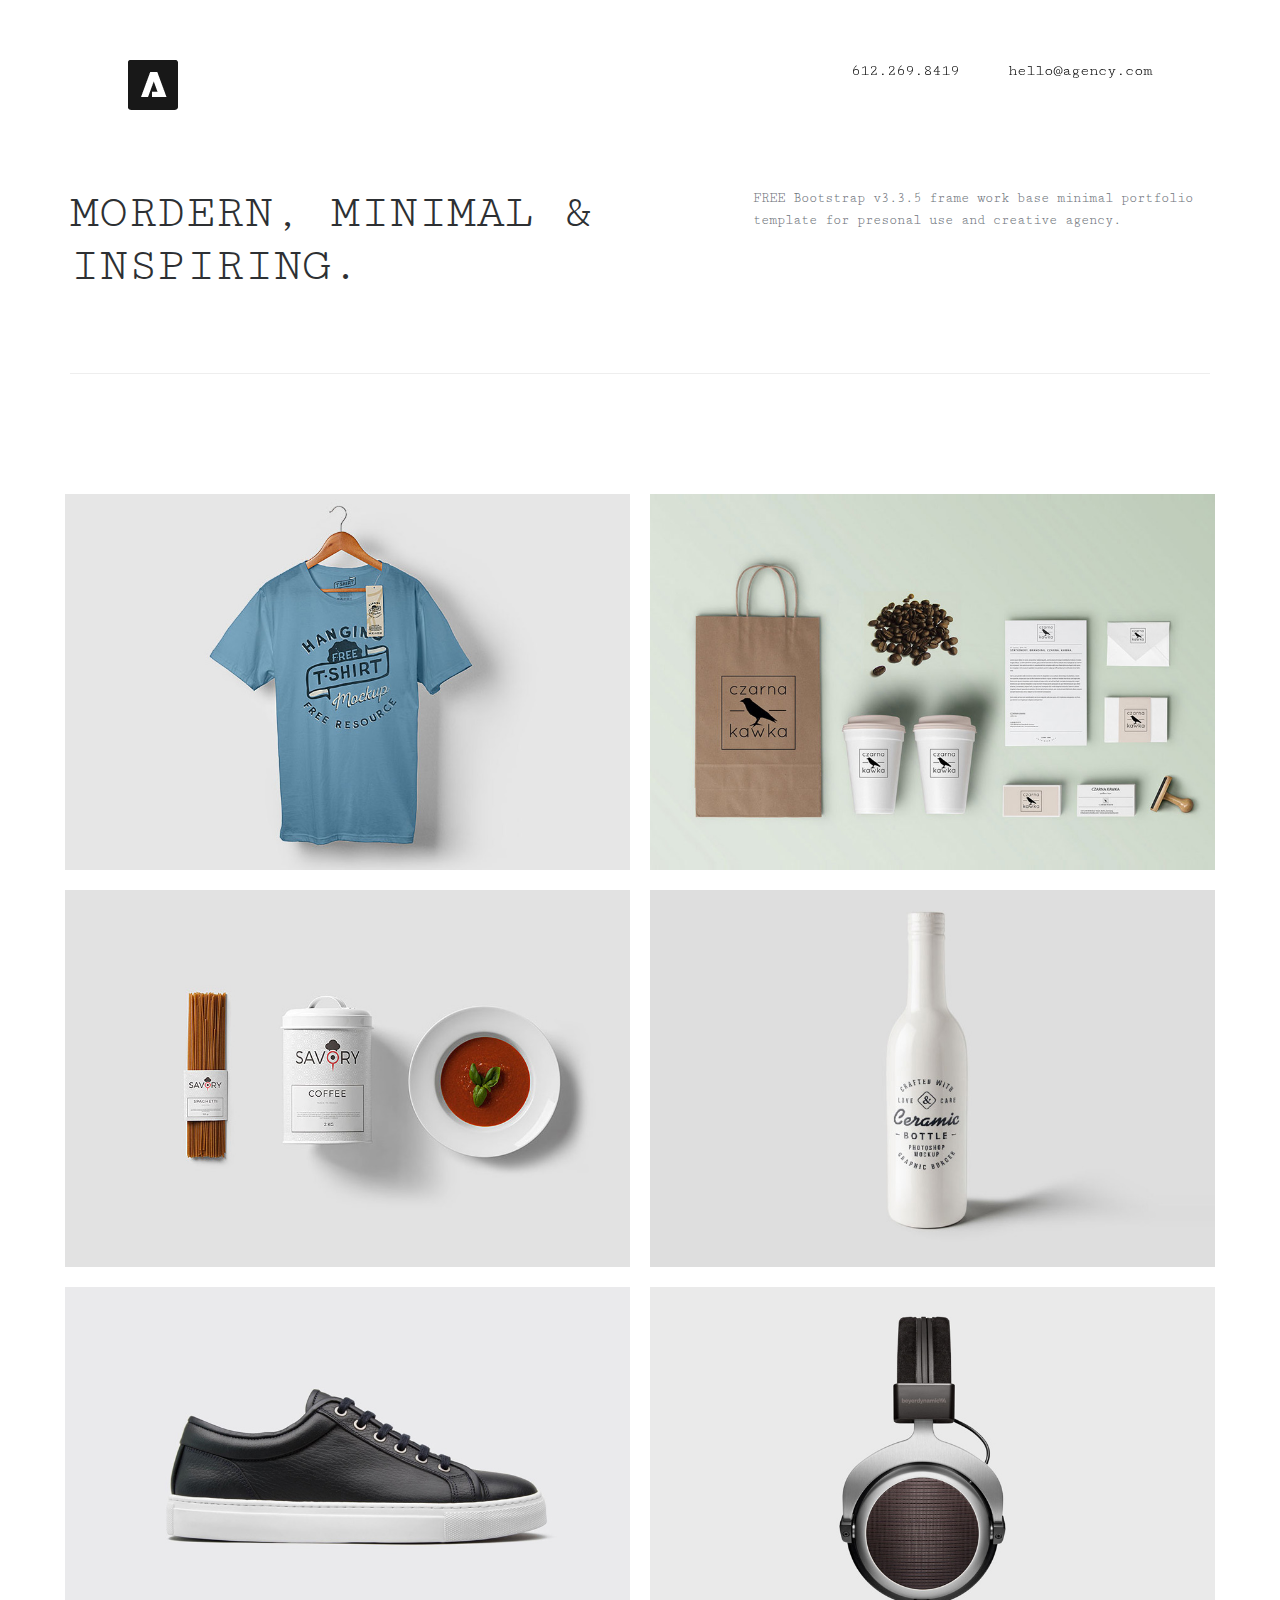
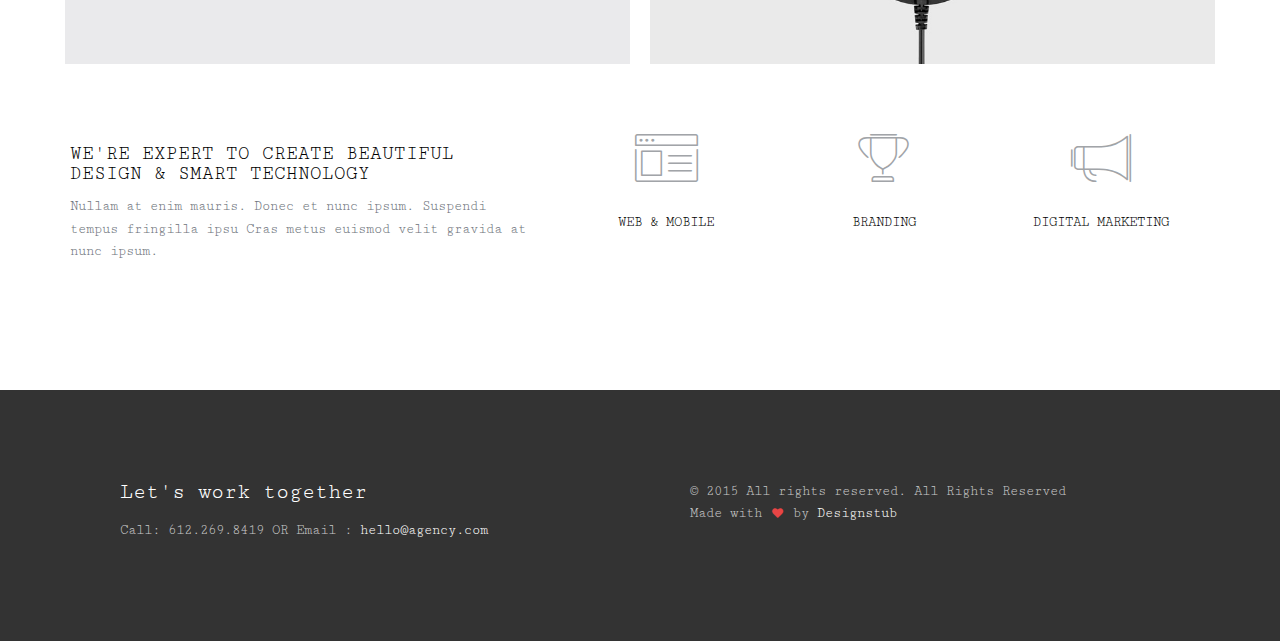
==== index.html @ af10a573 "First commit" ====
<!doctype html>
<!--[if lt IE 7]>      <html class="no-js lt-ie9 lt-ie8 lt-ie7" lang=""> <![endif]-->
<!--[if IE 7]>         <html class="no-js lt-ie9 lt-ie8" lang=""> <![endif]-->
<!--[if IE 8]>         <html class="no-js lt-ie9" lang=""> <![endif]-->
<!--[if gt IE 8]><!-->
<html class="no-js" lang="">
<!--<![endif]-->
<head>
<meta charset="utf-8">
<meta name="description" content="">
<meta name="viewport" content="width=device-width, initial-scale=1">
<title>Adriya - Minimal, Creative, One Page Bootstrap Template</title>
<link rel="stylesheet" href="css/bootstrap.min.css">
<link rel="stylesheet" href="css/flexslider.css">
<link rel="stylesheet" href="css/jquery.fancybox.css">
<link rel="stylesheet" href="css/main.css">
<link rel="stylesheet" href="css/responsive.css">
<link rel="stylesheet" href="css/animate.min.css">
<link rel="stylesheet" href="css/font-icon.css">
<link rel="stylesheet" href="https://maxcdn.bootstrapcdn.com/font-awesome/4.4.0/css/font-awesome.min.css">
</head>
<body>
<!-- header top section -->
<section class="banner" role="banner">
  <header id="header">
    <div class="header-content clearfix"> <a class="logo" href="index.html"><img src="images/logo.png" alt=""></a>
      <nav class="navigation" role="navigation">
        <ul class="primary-nav">
          <li>612.269.8419</li>
          <li><a href="mainlto:hello@phdl.co">hello@agency.com</a></li>
        </ul>
      </nav>
      <a href="#" class="nav-toggle">Menu<span></span></a> </div>
  </header>
</section>
<!-- header top section --> 
<!-- header content section -->
<section id="hero" class="section ">
  <div class="container">
    <div class="row">
      <div class="col-md-7 col-sm-6 hero">
        <div class="hero-content">
          <h1>Mordern, Minimal & Inspiring.</h1>
        </div>
        <!-- hero --> 
      </div>
      <div class="col-md-5 col-sm-6 hero">
        <div class="hero-content">
          <p>FREE Bootstrap v3.3.5 frame work base minimal portfolio template for presonal use and creative agency.</p>
        </div>
        <!-- hero --> 
      </div>
    </div>
  </div>
</section>
<!-- header content section --> 
<!-- portfolio grid section -->
<section id="portfolio">
  <div class="container">
    <div class="row">
      <div class="col-lg-12 text-center">
        <hr class="section">
      </div>
    </div>
    <div class="row">
      <div class="col-sm-6 portfolio-item"> <a href="work-details.html" class="portfolio-link">
        <div class="caption">
          <div class="caption-content">
            <h3>The Shape of Design</h3>
            <h4>Branding/Graphic</h4>
          </div>
        </div>
        <img src="images/portfolio/work-1.jpg" class="img-responsive" alt=""> </a> </div>
      <div class="col-sm-6 portfolio-item"> <a href="work-details.html" class="portfolio-link">
        <div class="caption">
          <div class="caption-content">
            <h3>czarna kawka</h3>
            <h4>Branding</h4>
          </div>
        </div>
        <img src="images/portfolio/work-2.jpg" class="img-responsive" alt=""> </a> </div>
      <div class="col-sm-6 portfolio-item"> <a href="work-details.html" class="portfolio-link">
        <div class="caption">
          <div class="caption-content">
            <h3>czarna kawka</h3>
            <h4>Branding</h4>
          </div>
        </div>
        <img src="images/portfolio/work-3.jpg" class="img-responsive" alt=""> </a> </div>
      <div class="col-sm-6 portfolio-item"> <a href="work-details.html" class="portfolio-link">
        <div class="caption">
          <div class="caption-content">
            <h3>czarna kawka</h3>
            <h4>Branding</h4>
          </div>
        </div>
        <img src="images/portfolio/work-4.jpg" class="img-responsive" alt=""> </a> </div>
      <div class="col-sm-6 portfolio-item"> <a href="work-details.html" class="portfolio-link">
        <div class="caption">
          <div class="caption-content">
            <h3>czarna kawka</h3>
            <h4>Branding</h4>
          </div>
        </div>
        <img src="images/portfolio/work-5.jpg" class="img-responsive" alt=""> </a> </div>
      <div class="col-sm-6 portfolio-item"> <a href="work-details.html" class="portfolio-link">
        <div class="caption">
          <div class="caption-content">
            <h3>czarna kawka</h3>
            <h4>Branding</h4>
          </div>
        </div>
        <img src="images/portfolio/work-6.jpg" class="img-responsive" alt=""> </a> </div>
    </div>
  </div>
</section>
<!-- portfolio grid section --> 
<!-- service section -->
<section id="service" class="service section">
  <div class="container">
    <div class="row">
      <div class="col-md-5 col-sm-6">
        <h4>We're expert to create beautiful design & smart technology</h4>
        <p>Nullam at enim mauris. Donec et nunc ipsum. Suspendi tempus fringilla ipsu Cras metus euismod velit gravida at nunc ipsum.</p>
      </div>
      <div class="col-md-7 col-sm-6">
        <div class="col-md-4 col-sm-6 service text-center"> <span class="icon icon-browser"></span>
          <div class="service-content">
            <h5>Web & Mobile</h5>
          </div>
        </div>
        <div class="col-md-4 col-sm-6 service text-center"> <span class="icon icon-trophy"></span>
          <div class="service-content">
            <h5>Branding</h5>
          </div>
        </div>
        <div class="col-md-4 col-sm-6 service text-center"> <span class="icon icon-megaphone"></span>
          <div class="service-content">
            <h5>Digital Marketing</h5>
          </div>
        </div>
      </div>
    </div>
  </div>
</section>
<!-- service section --> 
<!-- footer section -->
<footer class="footer">
  <div class="container">
    <div class="col-md-6 left">
      <h4>Let's work together</h4>
      <p> Call: 612.269.8419 OR Email : <a href="mailto:hello@agency.com"> hello@agency.com </a></p>
    </div>
    <div class="col-md-6 right">
      <p>© 2015 All rights reserved. All Rights Reserved<br>
        Made with <i class="fa fa-heart pulse"></i> by <a href="http://www.designstub.com/">Designstub</a></p>
    </div>
  </div>
</footer>
<!-- footer section --> 

<!-- JS FILES --> 
<script src="https://ajax.googleapis.com/ajax/libs/jquery/1.11.3/jquery.min.js"></script> 
<script src="js/bootstrap.min.js"></script> 
<script src="js/jquery.fancybox.pack.js"></script> 
<script src="js/retina.min.js"></script> 
<script src="js/modernizr.js"></script> 
<script src="js/main.js"></script>
</body>
</html>
---- css/main.css ----
/* ------------------------------------------------------------------------------
	Template Name: Flosix
	Author: Designstub
	Author URI: http://www.designstub.com
	License: GNU General Public License version 3.0
	License URI: http://www.gnu.org/licenses/gpl-3.0.html
	Version: 1.0

/* ------------------------------------------------------------------------------
	Typography
-------------------------------------------------------------------------------*/

@import url(http://fonts.googleapis.com/css?family=Cutive%20Mono:400);
p {
	font-size: 14px;
	line-height: 22.4px;
	color: #6c7279;
}
h1 {
	font-size: 65px;
	color: #2d3033;
}
h2 {
	font-size: 40px;
	color: #2d3033;
}
h3 {
	font-size: 28px;
	color: #2d3033;
	font-weight: 300;
}
h4 {
	font-size: 22px;
	color: #2d3033;
	font-weight: 400;
}
h5 {
	font-size: 14px;
	color: #2d3033;
	font-weight: 700;
}
.btn {
	background-color: #333;
	margin: 40px;
	color: #fff;
	font-size: 15px;
	font-weight: 600;
	letter-spacing: 1px;
	border-radius: 0px;
	padding: 3%;
	display: inline-block;
	text-transform: uppercase;
}
.btn:hover, .btn:focus {
	background-color: #000;
	color: #fff;
}
.btn-large {
	padding: 15px 40px;
}
/* ------------------------------------------------------------------------------
	Global Styles
-------------------------------------------------------------------------------*/
a {
	color: #e84545;
}
a:hover, a:focus {
	text-decoration: none;
	-moz-transition: background-color, color, 0.3s;
	-o-transition: background-color, color, 0.3s;
	-webkit-transition: background-color, color, 0.3s;
	transition: background-color, color, 0.3s;
}
body {
	font-family: "Cutive Mono";
	font-weight: 400;
	color: #fff;
}
ul, ol {
	margin: 0;
	padding: 0;
}
ul li {
	list-style: none;
}
.section {
	padding: 50px 0;
}
.no-padding {
	padding: 0;
}
.no-gutter [class*=col-] {
	padding-right: 0;
	padding-left: 0;
}
.extra-padding {
	margin: 60px 0 0 100px;
}
/* ------------------------------------------------------------------------------
	 Header
-------------------------------------------------------------------------------*/
#header {
	position: fixed;
	width: 100%;
	z-index: 999;
}
#header .header-content {
	margin: 0 auto;
	padding: 60px 10%;
	width: 100%;
	-moz-transition: padding 0.3s;
	-o-transition: padding 0.3s;
	-webkit-transition: padding 0.3s;
	transition: padding 0.3s;
}
#header .logo {
	float: left;
}
#header.fixed {
	background-color: rgba(255, 255, 255, 1);
}
#header.fixed .header-content {
	border-bottom: 0;
	padding: 25px 10%;
}
#header.fixed .nav-toggle {
	top: 18px;
}
.navigation.open {
	opacity: 0.9;
	visibility: visible;
	-moz-transition: opacity 0.5s;
	-o-transition: opacity 0.5s;
	-webkit-transition: opacity 0.5s;
	transition: opacity 0.5s;
}
.navigation {
	float: right;
}
.navigation li {
	display: inline-block;
}
.navigation, .navigation a {
	color: rgba(0, 0, 0, 1);
	font-size: 16px;
	margin-left: 40px;
	letter-spacing: -1px;
}
.navigation a:hover, .navigation a.active {
	color: #000;
}
.nav-toggle {
	display: none;
	height: 44px;
	overflow: hidden;
	position: fixed;
	right: 5%;
	text-indent: 100%;
	top: 32px;
	white-space: nowrap;
	width: 44px;
	z-index: 99999;
	-moz-transition: all 0.3s;
	-o-transition: all 0.3s;
	-webkit-transition: all 0.3s;
	transition: all 0.3s;
}
.nav-toggle:before, .nav-toggle:after {
	border-radius: 50%;
	content: "";
	height: 100%;
	left: 0;
	position: absolute;
	top: 0;
	width: 100%;
	-moz-transform: translateZ(0);
	-ms-transform: translateZ(0);
	-webkit-transform: translateZ(0);
	transform: translateZ(0);
	-moz-backface-visibility: hidden;
	-webkit-backface-visibility: hidden;
	backface-visibility: hidden;
	-moz-transition-property: -moz-transform;
	-o-transition-property: -o-transform;
	-webkit-transition-property: -webkit-transform;
	transition-property: transform;
}
.nav-toggle:before {
	background-color: #333;
	-moz-transform: scale(1);
	-ms-transform: scale(1);
	-webkit-transform: scale(1);
	transform: scale(1);
	-moz-transition-duration: 0.3s;
	-o-transition-duration: 0.3s;
	-webkit-transition-duration: 0.3s;
	transition-duration: 0.3s;
}
.nav-toggle:after {
	background-color: #000;
	-moz-transform: scale(0);
	-ms-transform: scale(0);
	-webkit-transform: scale(0);
	transform: scale(0);
	-moz-transition-duration: 0s;
	-o-transition-duration: 0s;
	-webkit-transition-duration: 0s;
	transition-duration: 0s;
}
.nav-toggle span {
	background-color: #fff;
	bottom: auto;
	display: inline-block;
	height: 3px;
	left: 50%;
	position: absolute;
	right: auto;
	top: 50%;
	width: 18px;
	z-index: 10;
	-moz-transform: translateX(-50%) translateY(-50%);
	-ms-transform: translateX(-50%) translateY(-50%);
	-webkit-transform: translateX(-50%) translateY(-50%);
	transform: translateX(-50%) translateY(-50%);
}
.nav-toggle span:before, .nav-toggle span:after {
	background-color: #fff;
	content: "";
	height: 100%;
	position: absolute;
	right: 0;
	top: 0;
	width: 100%;
	-moz-transform: translateZ(0);
	-ms-transform: translateZ(0);
	-webkit-transform: translateZ(0);
	transform: translateZ(0);
	-moz-backface-visibility: hidden;
	-webkit-backface-visibility: hidden;
	backface-visibility: hidden;
	-moz-transition: -moz-transform 0.3s;
	-o-transition: -o-transform 0.3s;
	-webkit-transition: -webkit-transform 0.3s;
	transition: transform 0.3s;
}
.nav-toggle span:before {
	-moz-transform: translateY(-6px) rotate(0deg);
	-ms-transform: translateY(-6px) rotate(0deg);
	-webkit-transform: translateY(-6px) rotate(0deg);
	transform: translateY(-6px) rotate(0deg);
}
.nav-toggle span:after {
	-moz-transform: translateY(6px) rotate(0deg);
	-ms-transform: translateY(6px) rotate(0deg);
	-webkit-transform: translateY(6px) rotate(0deg);
	transform: translateY(6px) rotate(0deg);
}
.nav-toggle.close-nav:before {
	-moz-transform: scale(0);
	-ms-transform: scale(0);
	-webkit-transform: scale(0);
	transform: scale(0);
}
.nav-toggle.close-nav:after {
	-moz-transform: scale(1);
	-ms-transform: scale(1);
	-webkit-transform: scale(1);
	transform: scale(1);
}
.nav-toggle.close-nav span {
	background-color: rgba(255, 255, 255, 0);
}
.nav-toggle.close-nav span:before, .nav-toggle.close-nav span:after {
	background-color: #fff;
}
.nav-toggle.close-nav span:before {
	-moz-transform: translateY(0) rotate(45deg);
	-ms-transform: translateY(0) rotate(45deg);
	-webkit-transform: translateY(0) rotate(45deg);
	transform: translateY(0) rotate(45deg);
}
.nav-toggle.close-nav span:after {
	-moz-transform: translateY(0) rotate(-45deg);
	-ms-transform: translateY(0) rotate(-45deg);
	-webkit-transform: translateY(0) rotate(-45deg);
	transform: translateY(0) rotate(-45deg);
}
/* ------------------------------------------------------------------------------
	 Hero content
-------------------------------------------------------------------------------*/
.hero {
	margin-top: 10%;
}
.hero-content {
}
.hero h1 {
	font-size: 48px;
	text-transform: uppercase;
}
.hero h4 {
	font-weight: 400;
}
.hero p {
	padding-top: 20px;
}
/* ------------------------------------------------------------------------------
	 Portfolio
-------------------------------------------------------------------------------*/
#portfolio .portfolio-item {
	right: 0;
	margin: 0 0 20px;
	padding: 0 10px;
}
#portfolio .portfolio-item .portfolio-link {
	display: block;
	position: relative;
	margin: 0 auto;
}
#portfolio .portfolio-item .portfolio-link .caption {
	position: absolute;
	width: 100%;
	height: 100%;
	opacity: 0;
	background: rgba(58,54,54,.9);
	-webkit-transition: all ease .5s;
	-moz-transition: all ease .5s;
	transition: all ease .5s;
}
#portfolio .portfolio-item .portfolio-link .caption:hover {
	opacity: 1;
}
#portfolio .portfolio-item .portfolio-link .caption .caption-content {
	position: absolute;
	top: 50%;
	width: 100%;
	height: 20px;
	margin-top: -12px;
	text-align: center;
	font-size: 20px;
	color: #fff;
}
#portfolio .portfolio-item .portfolio-link .caption .caption-content i {
	margin-top: -12px;
}
#portfolio .portfolio-item .portfolio-link .caption .caption-content h3 {
	margin: 0;
	color: #e9eaed;
	font-size: 17px;
	letter-spacing: 4px;
	text-transform: uppercase;
}
#portfolio .portfolio-item .portfolio-link .caption .caption-content h4 {
	margin: 10px 0;
	color: #e9eaed;
	font-size: 12px;
	letter-spacing: 2px;
	text-transform: uppercase;
}
#portfolio * {
	z-index: 2;
}
/* ------------------------------------------------------------------------------
	 Service
-------------------------------------------------------------------------------*/
.service {
	margin-bottom: 50px;
}
.service h4 {
	font-size: 19px;
	color: #000;
	font-weight: 400;
	text-transform: uppercase;
}
.service-content {
	margin-top: 30px;
}
.service .icon {
	color: #a1a4a8;
	font-size: 48px;
}
.service-content h5 {
	text-transform: uppercase;
	font-weight: 400;
	color: #000;
}
/* ------------------------------------------------------------------------------
	 Footer
-------------------------------------------------------------------------------*/
.footer {
	text-align: left;
	background-color: #333;
	padding: 7%;
}
.footer h4 {
	color: #fff;
	margin: 0 0 15px 0;
	padding: 0px;
}
.footer p {
	color: #c8c8c8;
}
.footer a {
	color: #fff;
}
.footer a:hover {
	text-decoration: underline;
}
.footer .fa-heart {
	color: #e84545;
	font-size: 11px;
	margin: 0 2px;
}
/* ------------------------------------------------------------------------------
	 Work Details
-------------------------------------------------------------------------------*/
.work-detail img {
	width: 100%;
	text-align: center;
	margin: 5% 0 5% 0;
}

.work-detail a
{
	color:#000;
}
---- css/responsive.css ----
@media screen and (max-width: 1024px) {
#header .header-content {
	width: 90%;
}
#header .header-content {
	padding: 30px 0%;
}
#header.fixed .header-content {
    border-bottom: 0 none;
    padding: 25px 0;
}
.nav-toggle {
	display: block;
}
.navigation {
	position: fixed;
	background-color: #fff;
	width: 100%;
	height: 100%;
	top: 0;
	left: 0;
	z-index: 99999;
	visibility: hidden;
	opacity: 0;
	-webkit-transition: opacity 0.5s, visibility 0s 0.5s;
	transition: opacity 0.5s, visibility 0s 0.5s;
}
.navigation .primary-nav {
	position: relative;
	top: 45%;
	-moz-transform: translateY(-45%);
	-ms-transform: translateY(-45%);
	-webkit-transform: translateY(-45%);
	transform: translateY(-45%);
}
.navigation li {
	display: block;
	font-size: 25px;
		text-align: center;
	margin-bottom: 20px;
}
.navigation a {
	display: block;
	font-size: 25px;
	margin: 0;
	margin-left: 0px;
	text-align: center;
}
.flex-control-nav {
	bottom: 20px;
}
}
@media screen and (max-width: 768px) {
#header .header-content {
	padding: 30px 0%;
}
.navigation, .navigation a {
	margin-left: 0px;
}
.flexslider {
	padding-bottom: 80px;
}
.flex-control-nav {
	width: 100%;
}
.footer .footer-col {
	margin-bottom: 50px;
}
.hero {
	margin-top: 0px;
}
.hero-content h1 {
	margin-top: 25%;
	font-size: 24px;
}
.hero-content p {
	margin-top: 0px;

}
.hero-content h4 {
	margin-top: 25%;

}
.service {
    margin: 50px 0 50px 0;
}
.btn
{
margin-top:40%;	
}
}
@media screen and (max-width: 640px) {
#header .header-content {
	padding: 30px 0%;
}
.navigation, .navigation a {
	margin-left: 0px;
}
.hero {
	margin-top: 0px;
}
.hero-content h1 {
	margin-top: 25%;
	font-size: 24px;
}
.hero-content h4 {
	margin-top: 25%;

}
.service {
    margin: 50px 0 50px 0;
}
.btn
{
margin-top:10%;	
}
}
@media screen and (max-width: 480px) {
#header .header-content {
	padding: 30px 0%;
}
.navigation, .navigation a {
	margin-left: 0px;
}
.hero {
	margin-top: 0px;
}
.hero-content h1 {
	margin-top: 25%;
	font-size: 24px;
}
.hero-content h4 {
	margin-top: 25%;

}
.hero-content p {
    margin-top: 0px;
}

.extra-padding {
    margin: 50px 0px;
}
.service {
    margin: 50px 0 50px 0;
}
}
@media screen and (max-width: 320px) {
#header .header-content {
	padding: 30px 2%;
}
.navigation, .navigation a {
	margin-left: 0px;
}
.hero {
	margin-top: 0px;
}
.hero-content h1 {
	margin-top: 25%;
	font-size: 24px;
}
.hero-content h4 {
	margin-top: 25%;

}
.hero-content p {
    margin-top: 0px;
}
.service {
    margin: 50px 0 50px 0;
}
.extra-padding {
    margin: 50px 0px;
}
}
---- css/font-icon.css ----
/* ==========================================================================
	Font Icon (http://www.elegantthemes.com/blog/freebie-of-the-week/free-line-style-icons)
========================================================================== */
@font-face {
  font-family: "elegant-theme-line";
  src: url('../fonts/elegant-theme-line.ttf?1439850014') format('truetype'), url('../fonts/elegant-theme-line.eot?1439850014') format('embedded-opentype'), url('../fonts/elegant-theme-line.svg?1439850014') format('svg'), url('../fonts/elegant-theme-line.woff?1439850014') format('woff'); }
.icon {
  font-family: 'elegant-theme-line';
  speak: none;
  font-style: normal;
  font-weight: normal;
  font-variant: normal;
  text-transform: none;
  line-height: 1;
  /* Better Font Rendering =========== */
  -webkit-font-smoothing: antialiased;
  -moz-osx-font-smoothing: grayscale; }

.icon-mobile:before {
  content: "\e000"; }

.icon-laptop:before {
  content: "\e001"; }

.icon-desktop:before {
  content: "\e002"; }

.icon-tablet:before {
  content: "\e003"; }

.icon-phone:before {
  content: "\e004"; }

.icon-document:before {
  content: "\e005"; }

.icon-documents:before {
  content: "\e006"; }

.icon-search:before {
  content: "\e007"; }

.icon-clipboard:before {
  content: "\e008"; }

.icon-newspaper:before {
  content: "\e009"; }

.icon-notebook:before {
  content: "\e00a"; }

.icon-book-open:before {
  content: "\e00b"; }

.icon-browser:before {
  content: "\e00c"; }

.icon-calendar:before {
  content: "\e00d"; }

.icon-presentation:before {
  content: "\e00e"; }

.icon-picture:before {
  content: "\e00f"; }

.icon-pictures:before {
  content: "\e010"; }

.icon-video:before {
  content: "\e011"; }

.icon-camera:before {
  content: "\e012"; }

.icon-printer:before {
  content: "\e013"; }

.icon-toolbox:before {
  content: "\e014"; }

.icon-briefcase:before {
  content: "\e015"; }

.icon-wallet:before {
  content: "\e016"; }

.icon-gift:before {
  content: "\e017"; }

.icon-bargraph:before {
  content: "\e018"; }

.icon-grid:before {
  content: "\e019"; }

.icon-expand:before {
  content: "\e01a"; }

.icon-focus:before {
  content: "\e01b"; }

.icon-edit:before {
  content: "\e01c"; }

.icon-adjustments:before {
  content: "\e01d"; }

.icon-ribbon:before {
  content: "\e01e"; }

.icon-hourglass:before {
  content: "\e01f"; }

.icon-lock:before {
  content: "\e020"; }

.icon-megaphone:before {
  content: "\e021"; }

.icon-shield:before {
  content: "\e022"; }

.icon-trophy:before {
  content: "\e023"; }

.icon-flag:before {
  content: "\e024"; }

.icon-map:before {
  content: "\e025"; }

.icon-puzzle:before {
  content: "\e026"; }

.icon-basket:before {
  content: "\e027"; }

.icon-envelope:before {
  content: "\e028"; }

.icon-streetsign:before {
  content: "\e029"; }

.icon-telescope:before {
  content: "\e02a"; }

.icon-gears:before {
  content: "\e02b"; }

.icon-key:before {
  content: "\e02c"; }

.icon-paperclip:before {
  content: "\e02d"; }

.icon-attachment:before {
  content: "\e02e"; }

.icon-pricetags:before {
  content: "\e02f"; }

.icon-lightbulb:before {
  content: "\e030"; }

.icon-layers:before {
  content: "\e031"; }

.icon-pencil:before {
  content: "\e032"; }

.icon-tools:before {
  content: "\e033"; }

.icon-tools-2:before {
  content: "\e034"; }

.icon-scissors:before {
  content: "\e035"; }

.icon-paintbrush:before {
  content: "\e036"; }

.icon-magnifying-glass:before {
  content: "\e037"; }

.icon-circle-compass:before {
  content: "\e038"; }

.icon-linegraph:before {
  content: "\e039"; }

.icon-mic:before {
  content: "\e03a"; }

.icon-strategy:before {
  content: "\e03b"; }

.icon-beaker:before {
  content: "\e03c"; }

.icon-caution:before {
  content: "\e03d"; }

.icon-recycle:before {
  content: "\e03e"; }

.icon-anchor:before {
  content: "\e03f"; }

.icon-profile-male:before {
  content: "\e040"; }


.icon-profile-female:before {
  content: "\e041"; }

.icon-bike:before {
  content: "\e042"; }

.icon-wine:before {
  content: "\e043"; }

.icon-hotairballoon:before {
  content: "\e044"; }

.icon-globe:before {
  content: "\e045"; }

.icon-genius:before {
  content: "\e046"; }

.icon-map-pin:before {
  content: "\e047"; }

.icon-dial:before {
  content: "\e048"; }

.icon-chat:before {
  content: "\e049"; }

.icon-heart:before {
  content: "\e04a"; }

.icon-cloud:before {
  content: "\e04b"; }

.icon-upload:before {
  content: "\e04c"; }

.icon-download:before {
  content: "\e04d"; }

.icon-target:before {
  content: "\e04e"; }

.icon-hazardous:before {
  content: "\e04f"; }

.icon-piechart:before {
  content: "\e050"; }

.icon-speedometer:before {
  content: "\e051"; }

.icon-global:before {
  content: "\e052"; }

.icon-compass:before {
  content: "\e053"; }

.icon-lifesaver:before {
  content: "\e054"; }

.icon-clock:before {
  content: "\e055"; }

.icon-aperture:before {
  content: "\e056"; }

.icon-quote:before {
  content: "\e057"; }

.icon-scope:before {
  content: "\e058"; }

.icon-alarmclock:before {
  content: "\e059"; }

.icon-refresh:before {
  content: "\e05a"; }

.icon-happy:before {
  content: "\e05b"; }

.icon-sad:before {
  content: "\e05c"; }

.icon-facebook:before {
  content: "\e05d"; }

.icon-twitter:before {
  content: "\e05e"; }

.icon-googleplus:before {
  content: "\e05f"; }

.icon-rss:before {
  content: "\e060"; }

.icon-tumblr:before {
  content: "\e061"; }

.icon-linkedin:before {
  content: "\e062"; }

.icon-dribbble:before {
  content: "\e063"; }
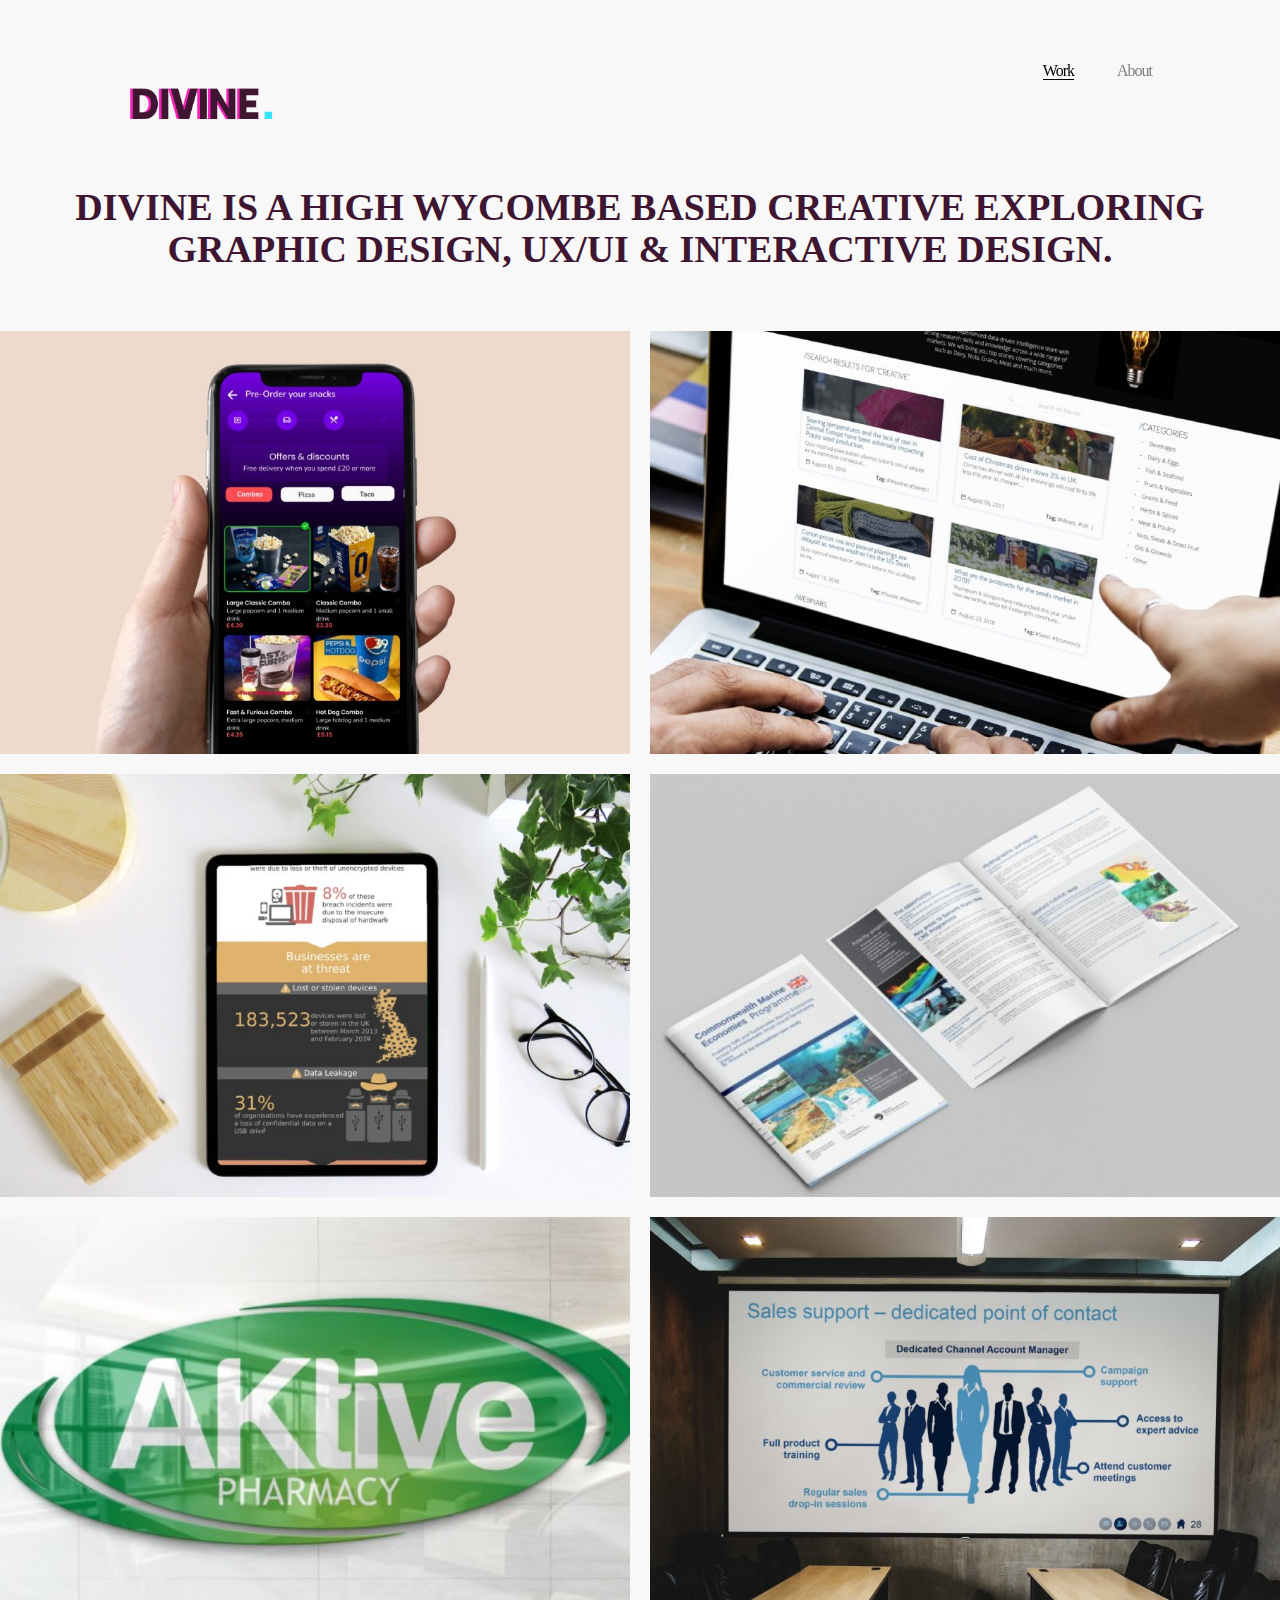
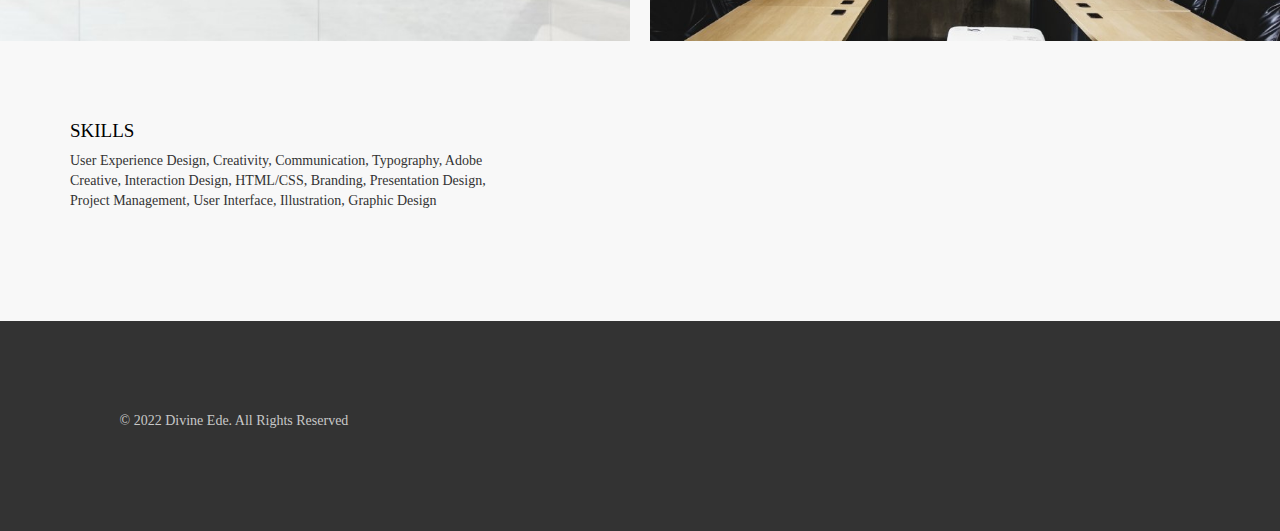
==== commit a9fa0e13: "2 review" ====
--- a/index.html
+++ b/index.html
@@ -9,7 +9,7 @@
 <meta charset="utf-8">
 <meta name="description" content="">
 <meta name="viewport" content="width=device-width, initial-scale=1">
-<title>Adriya - Minimal, Creative, One Page Bootstrap Template</title>
+<title>Divine Ede</title>
 <link rel="stylesheet" href="css/bootstrap.min.css">
 <link rel="stylesheet" href="css/flexslider.css">
 <link rel="stylesheet" href="css/jquery.fancybox.css">
@@ -23,11 +23,11 @@
 <!-- header top section -->
 <section class="banner" role="banner">
   <header id="header">
-    <div class="header-content clearfix"> <a class="logo" href="index.html"><img src="images/logo.png" alt=""></a>
+    <div class="header-content clearfix"> <a class="logo" href="index.html"><img src="images/logo.png" width="150px;" alt=""></a>
       <nav class="navigation" role="navigation">
         <ul class="primary-nav">
-          <li>612.269.8419</li>
-          <li><a href="mainlto:hello@phdl.co">hello@agency.com</a></li>
+          <li><a class="current" href="#">Work</a></li>
+          <li><a href="about.html">About</a></li>
         </ul>
       </nav>
       <a href="#" class="nav-toggle">Menu<span></span></a> </div>
@@ -38,16 +38,13 @@
 <section id="hero" class="section ">
   <div class="container">
     <div class="row">
-      <div class="col-md-7 col-sm-6 hero">
+      <div class="col-md-12 col-sm-12 hero">
         <div class="hero-content">
-          <h1>Mordern, Minimal & Inspiring.</h1>
+          <h1>DIVINE IS A HIGH WYCOMBE BASED CREATIVE EXPLORING GRAPHIC DESIGN, UX/UI & INTERACTIVE DESIGN.</h1>
         </div>
         <!-- hero --> 
       </div>
-      <div class="col-md-5 col-sm-6 hero">
-        <div class="hero-content">
-          <p>FREE Bootstrap v3.3.5 frame work base minimal portfolio template for presonal use and creative agency.</p>
-        </div>
+     
         <!-- hero --> 
       </div>
     </div>
@@ -57,57 +54,54 @@
 <!-- portfolio grid section -->
 <section id="portfolio">
   <div class="container">
-    <div class="row">
-      <div class="col-lg-12 text-center">
-        <hr class="section">
-      </div>
+   
     </div>
     <div class="row">
-      <div class="col-sm-6 portfolio-item"> <a href="work-details.html" class="portfolio-link">
+      <div class="col-sm-6 portfolio-item"> <a href="moviego.html" class="portfolio-link">
         <div class="caption">
           <div class="caption-content">
-            <h3>The Shape of Design</h3>
-            <h4>Branding/Graphic</h4>
+            <h3>Cinema booking app</h3>
+            <h4>MovieGo, 2022</h4>
           </div>
         </div>
         <img src="images/portfolio/work-1.jpg" class="img-responsive" alt=""> </a> </div>
-      <div class="col-sm-6 portfolio-item"> <a href="work-details.html" class="portfolio-link">
+      <div class="col-sm-6 portfolio-item"> <a href="mintecblog.html" class="portfolio-link">
         <div class="caption">
           <div class="caption-content">
-            <h3>czarna kawka</h3>
-            <h4>Branding</h4>
+            <h3>Our Insight blog </h3>
+            <h4>Mintec, 2019</h4>
           </div>
         </div>
         <img src="images/portfolio/work-2.jpg" class="img-responsive" alt=""> </a> </div>
-      <div class="col-sm-6 portfolio-item"> <a href="work-details.html" class="portfolio-link">
+      <div class="col-sm-6 portfolio-item"> <a href="becrypt.html" class="portfolio-link">
         <div class="caption">
           <div class="caption-content">
-            <h3>czarna kawka</h3>
-            <h4>Branding</h4>
+            <h3>Becrypt Cybersecurity</h3>
+            <h4>OneGTM, 2018</h4>
           </div>
         </div>
         <img src="images/portfolio/work-3.jpg" class="img-responsive" alt=""> </a> </div>
-      <div class="col-sm-6 portfolio-item"> <a href="work-details.html" class="portfolio-link">
+      <div class="col-sm-6 portfolio-item"> <a href="cme.html" class="portfolio-link">
         <div class="caption">
           <div class="caption-content">
-            <h3>czarna kawka</h3>
-            <h4>Branding</h4>
+            <h3>Commonwealth Marine Economies</h3>
+            <h4>Mabox, 2018</h4>
           </div>
         </div>
         <img src="images/portfolio/work-4.jpg" class="img-responsive" alt=""> </a> </div>
-      <div class="col-sm-6 portfolio-item"> <a href="work-details.html" class="portfolio-link">
+      <div class="col-sm-6 portfolio-item"> <a href="aktive.html" class="portfolio-link">
         <div class="caption">
           <div class="caption-content">
-            <h3>czarna kawka</h3>
-            <h4>Branding</h4>
+            <h3>Pharmacy Branding & Campaign</h3>
+            <h4>Aktive Pharmacy, 2017 - 2019</h4>
           </div>
         </div>
         <img src="images/portfolio/work-5.jpg" class="img-responsive" alt=""> </a> </div>
-      <div class="col-sm-6 portfolio-item"> <a href="work-details.html" class="portfolio-link">
+      <div class="col-sm-6 portfolio-item"> <a href="metronet.html" class="portfolio-link">
         <div class="caption">
           <div class="caption-content">
-            <h3>czarna kawka</h3>
-            <h4>Branding</h4>
+            <h3>Business partnership deck</h3>
+            <h4>Metronet, 2018</h4>
           </div>
         </div>
         <img src="images/portfolio/work-6.jpg" class="img-responsive" alt=""> </a> </div>
@@ -120,25 +114,10 @@
   <div class="container">
     <div class="row">
       <div class="col-md-5 col-sm-6">
-        <h4>We're expert to create beautiful design & smart technology</h4>
-        <p>Nullam at enim mauris. Donec et nunc ipsum. Suspendi tempus fringilla ipsu Cras metus euismod velit gravida at nunc ipsum.</p>
+        <h4>SKILLS</h4>
+        <p>User Experience Design, Creativity, Communication, Typography, Adobe Creative, Interaction Design, HTML/CSS, Branding, Presentation Design, Project Management, User Interface, Illustration, Graphic Design</p>
       </div>
-      <div class="col-md-7 col-sm-6">
-        <div class="col-md-4 col-sm-6 service text-center"> <span class="icon icon-browser"></span>
-          <div class="service-content">
-            <h5>Web & Mobile</h5>
-          </div>
-        </div>
-        <div class="col-md-4 col-sm-6 service text-center"> <span class="icon icon-trophy"></span>
-          <div class="service-content">
-            <h5>Branding</h5>
-          </div>
-        </div>
-        <div class="col-md-4 col-sm-6 service text-center"> <span class="icon icon-megaphone"></span>
-          <div class="service-content">
-            <h5>Digital Marketing</h5>
-          </div>
-        </div>
+      
       </div>
     </div>
   </div>
@@ -147,13 +126,10 @@
 <!-- footer section -->
 <footer class="footer">
   <div class="container">
-    <div class="col-md-6 left">
-      <h4>Let's work together</h4>
-      <p> Call: 612.269.8419 OR Email : <a href="mailto:hello@agency.com"> hello@agency.com </a></p>
-    </div>
-    <div class="col-md-6 right">
-      <p>© 2015 All rights reserved. All Rights Reserved<br>
-        Made with <i class="fa fa-heart pulse"></i> by <a href="http://www.designstub.com/">Designstub</a></p>
+   
+    <div class="col-md-12 ">
+      <p>© 2022 Divine Ede. All Rights Reserved<br>
+        </p>
     </div>
   </div>
 </footer>
--- a/css/main.css
+++ b/css/main.css
@@ -10,7 +10,7 @@
 	Typography
 -------------------------------------------------------------------------------*/
 
-@import url(http://fonts.googleapis.com/css?family=Cutive%20Mono:400);
+@import url(@import url('https://fonts.googleapis.com/css2?family=Poppins:wght@100;400;500;600&display=swap');m);
 p {
 	font-size: 14px;
 	line-height: 22.4px;
@@ -72,9 +72,9 @@
 	transition: background-color, color, 0.3s;
 }
 body {
-	font-family: "Cutive Mono";
-	font-weight: 400;
-	color: #fff;
+	font-family: "Poppins";
+	font-weight: 100; background-color:#f8f8f8;
+	
 }
 ul, ol {
 	margin: 0;
@@ -112,12 +112,12 @@
 	-o-transition: padding 0.3s;
 	-webkit-transition: padding 0.3s;
 	transition: padding 0.3s;
-}
+} .current{ border-bottom: 1px solid #000; color: #000 !important;}
 #header .logo {
 	float: left;
 }
 #header.fixed {
-	background-color: rgba(255, 255, 255, 1);
+	background-color: #f8f8f8;;
 }
 #header.fixed .header-content {
 	border-bottom: 0;
@@ -141,10 +141,10 @@
 	display: inline-block;
 }
 .navigation, .navigation a {
-	color: rgba(0, 0, 0, 1);
+	color: grey;
 	font-size: 16px;
 	margin-left: 40px;
-	letter-spacing: -1px;
+	letter-spacing: -1px; 
 }
 .navigation a:hover, .navigation a.active {
 	color: #000;
@@ -294,15 +294,15 @@
 .hero-content {
 }
 .hero h1 {
-	font-size: 48px;
-	text-transform: uppercase;
+	font-size: 38px; font-weight: 600; text-align:center;color:#3E1632;
+	
 }
 .hero h4 {
 	font-weight: 400;
 }
 .hero p {
 	padding-top: 20px;
-}
+} .hero-c{margin-top: 10%;}
 /* ------------------------------------------------------------------------------
 	 Portfolio
 -------------------------------------------------------------------------------*/
@@ -409,7 +409,7 @@
 	color: #e84545;
 	font-size: 11px;
 	margin: 0 2px;
-}
+} 
 /* ------------------------------------------------------------------------------
 	 Work Details
 -------------------------------------------------------------------------------*/
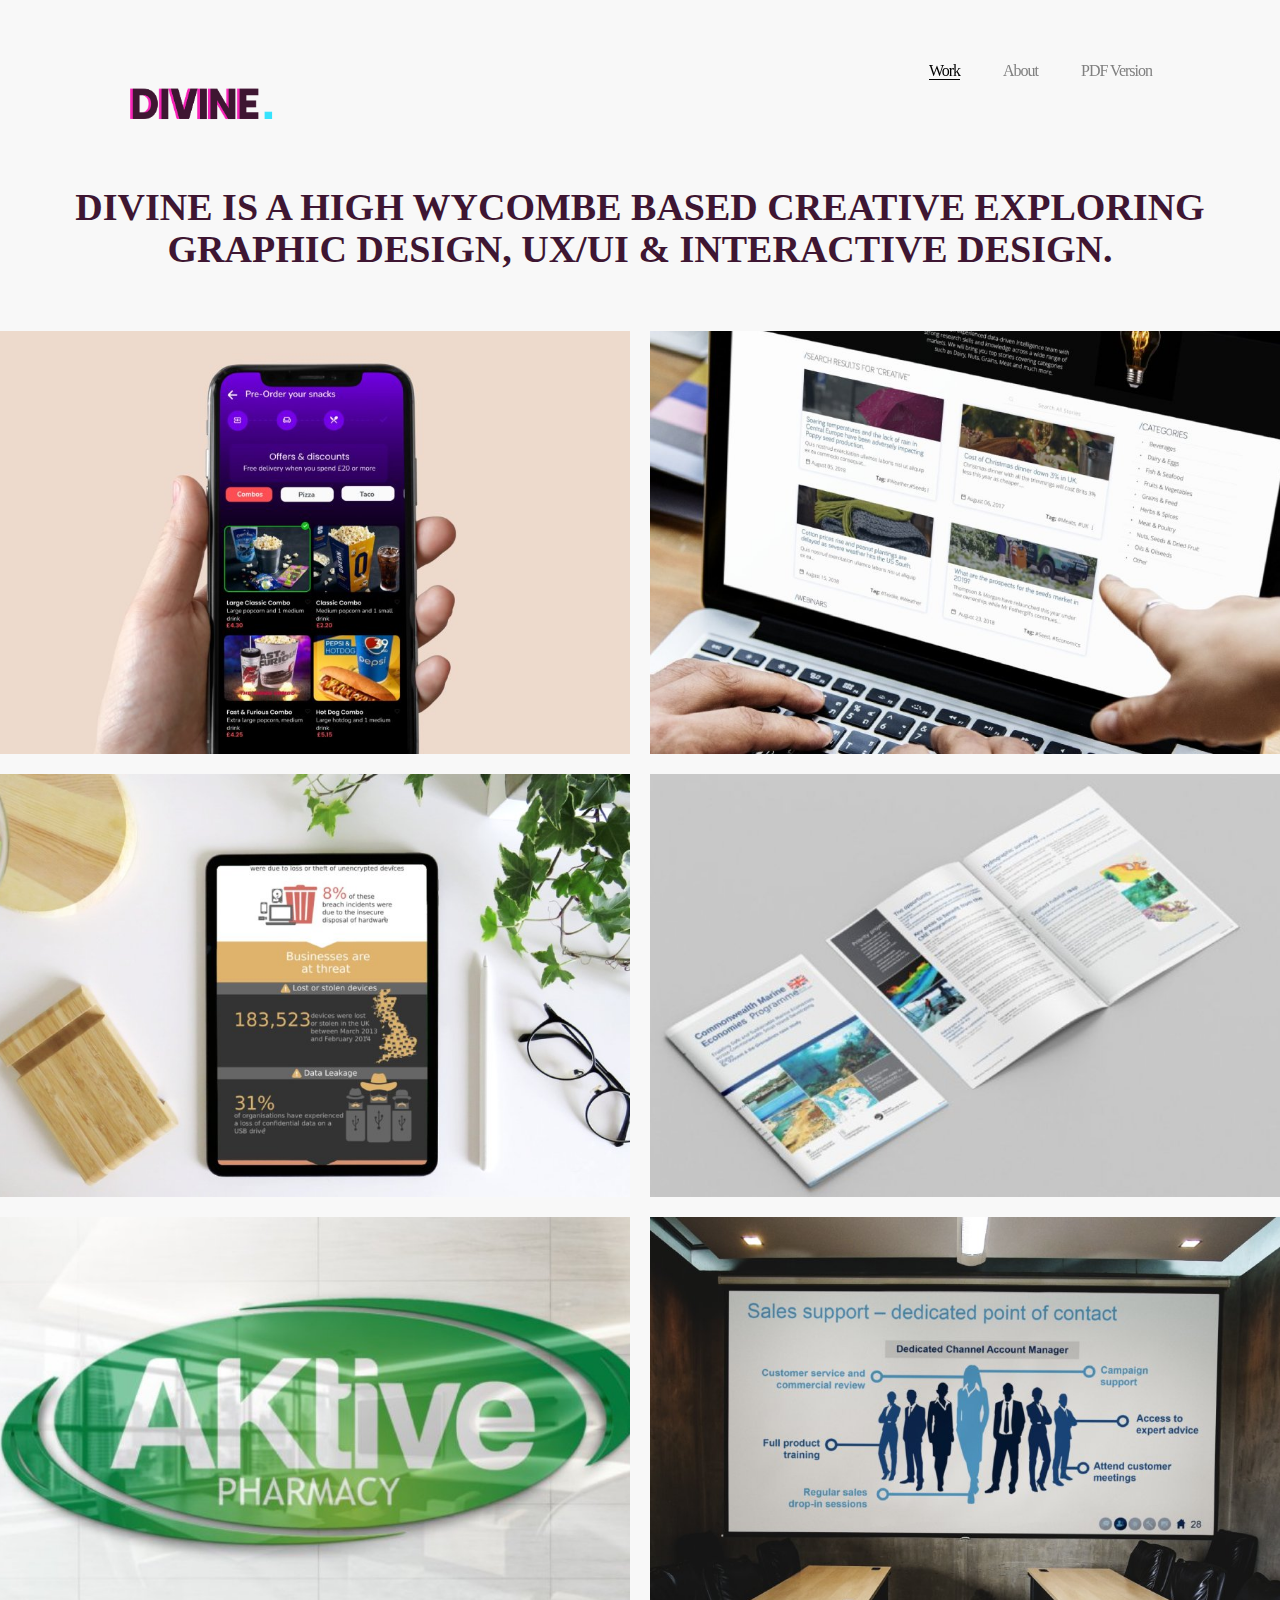
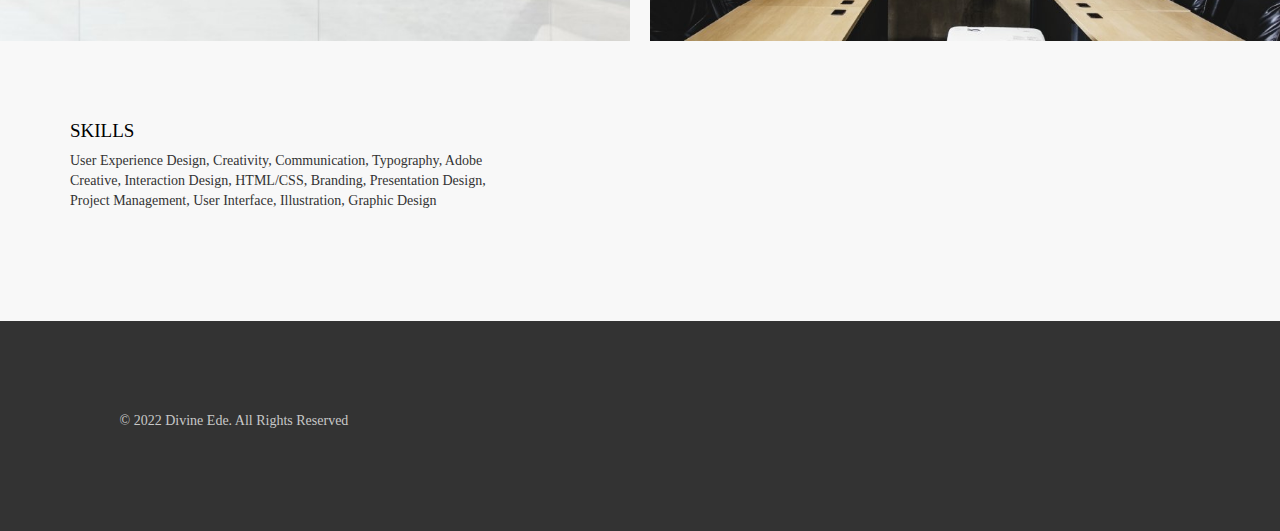
==== commit 3452a0f3: "revision 2" ====
--- a/index.html
+++ b/index.html
@@ -28,6 +28,7 @@
         <ul class="primary-nav">
           <li><a class="current" href="#">Work</a></li>
           <li><a href="about.html">About</a></li>
+           <li><a href="Graphic Design Portfolio.pdf">PDF Version</a></li>
         </ul>
       </nav>
       <a href="#" class="nav-toggle">Menu<span></span></a> </div>
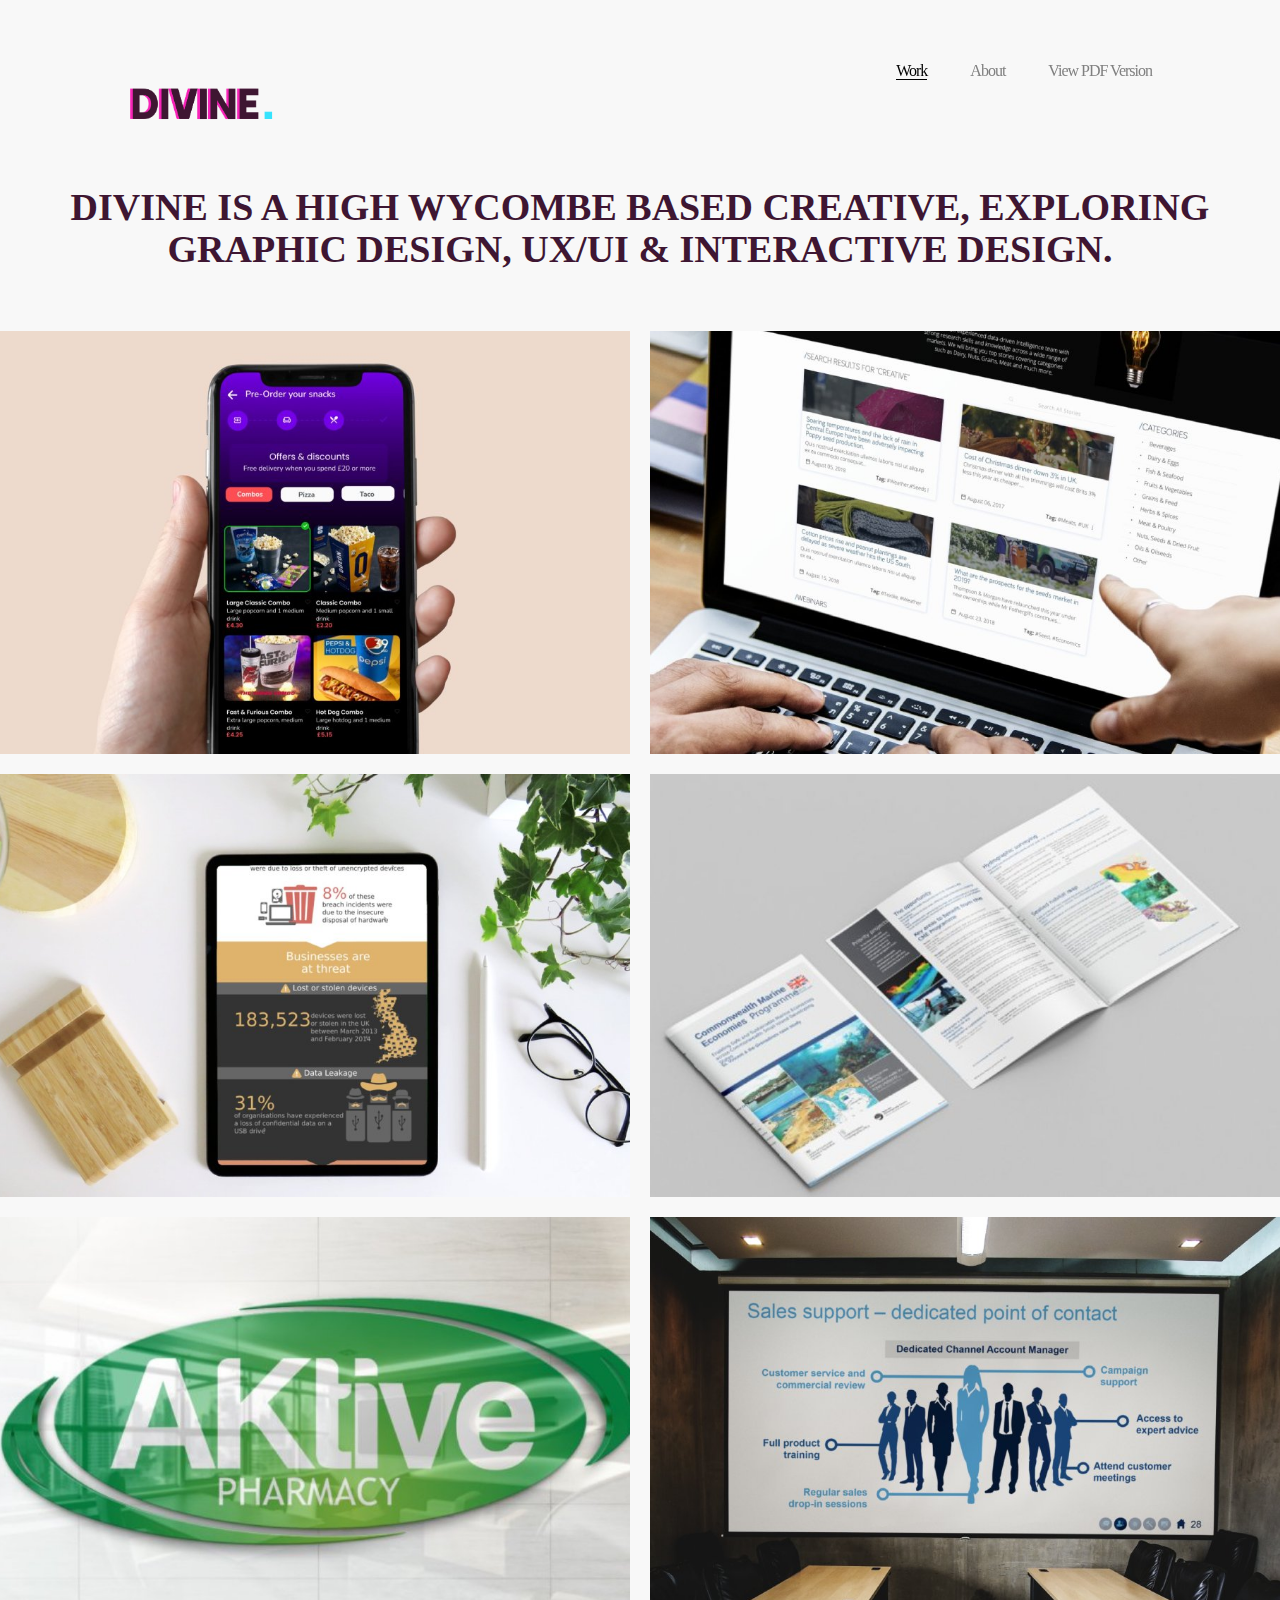
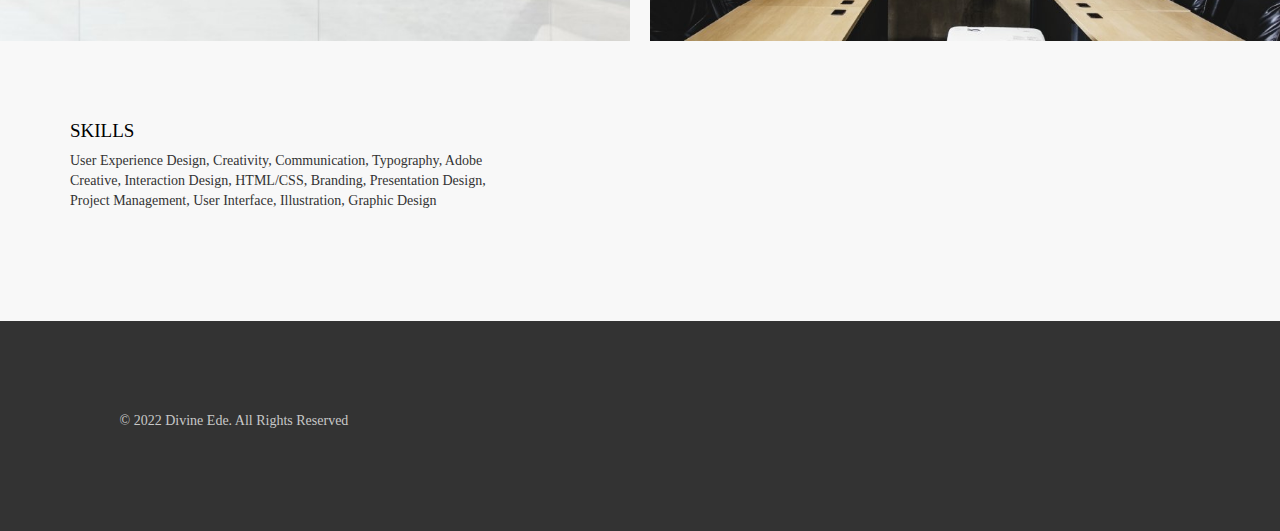
==== commit 768b92c9: "update to index" ====
--- a/index.html
+++ b/index.html
@@ -28,7 +28,7 @@
         <ul class="primary-nav">
           <li><a class="current" href="#">Work</a></li>
           <li><a href="about.html">About</a></li>
-           <li><a href="Graphic Design Portfolio.pdf">PDF Version</a></li>
+           <li><a href="Graphic Design Portfolio.pdf">View PDF Version</a></li>
         </ul>
       </nav>
       <a href="#" class="nav-toggle">Menu<span></span></a> </div>
@@ -41,7 +41,7 @@
     <div class="row">
       <div class="col-md-12 col-sm-12 hero">
         <div class="hero-content">
-          <h1>DIVINE IS A HIGH WYCOMBE BASED CREATIVE EXPLORING GRAPHIC DESIGN, UX/UI & INTERACTIVE DESIGN.</h1>
+          <h1>DIVINE IS A HIGH WYCOMBE BASED CREATIVE, EXPLORING GRAPHIC DESIGN, UX/UI & INTERACTIVE DESIGN.</h1>
         </div>
         <!-- hero --> 
       </div>
